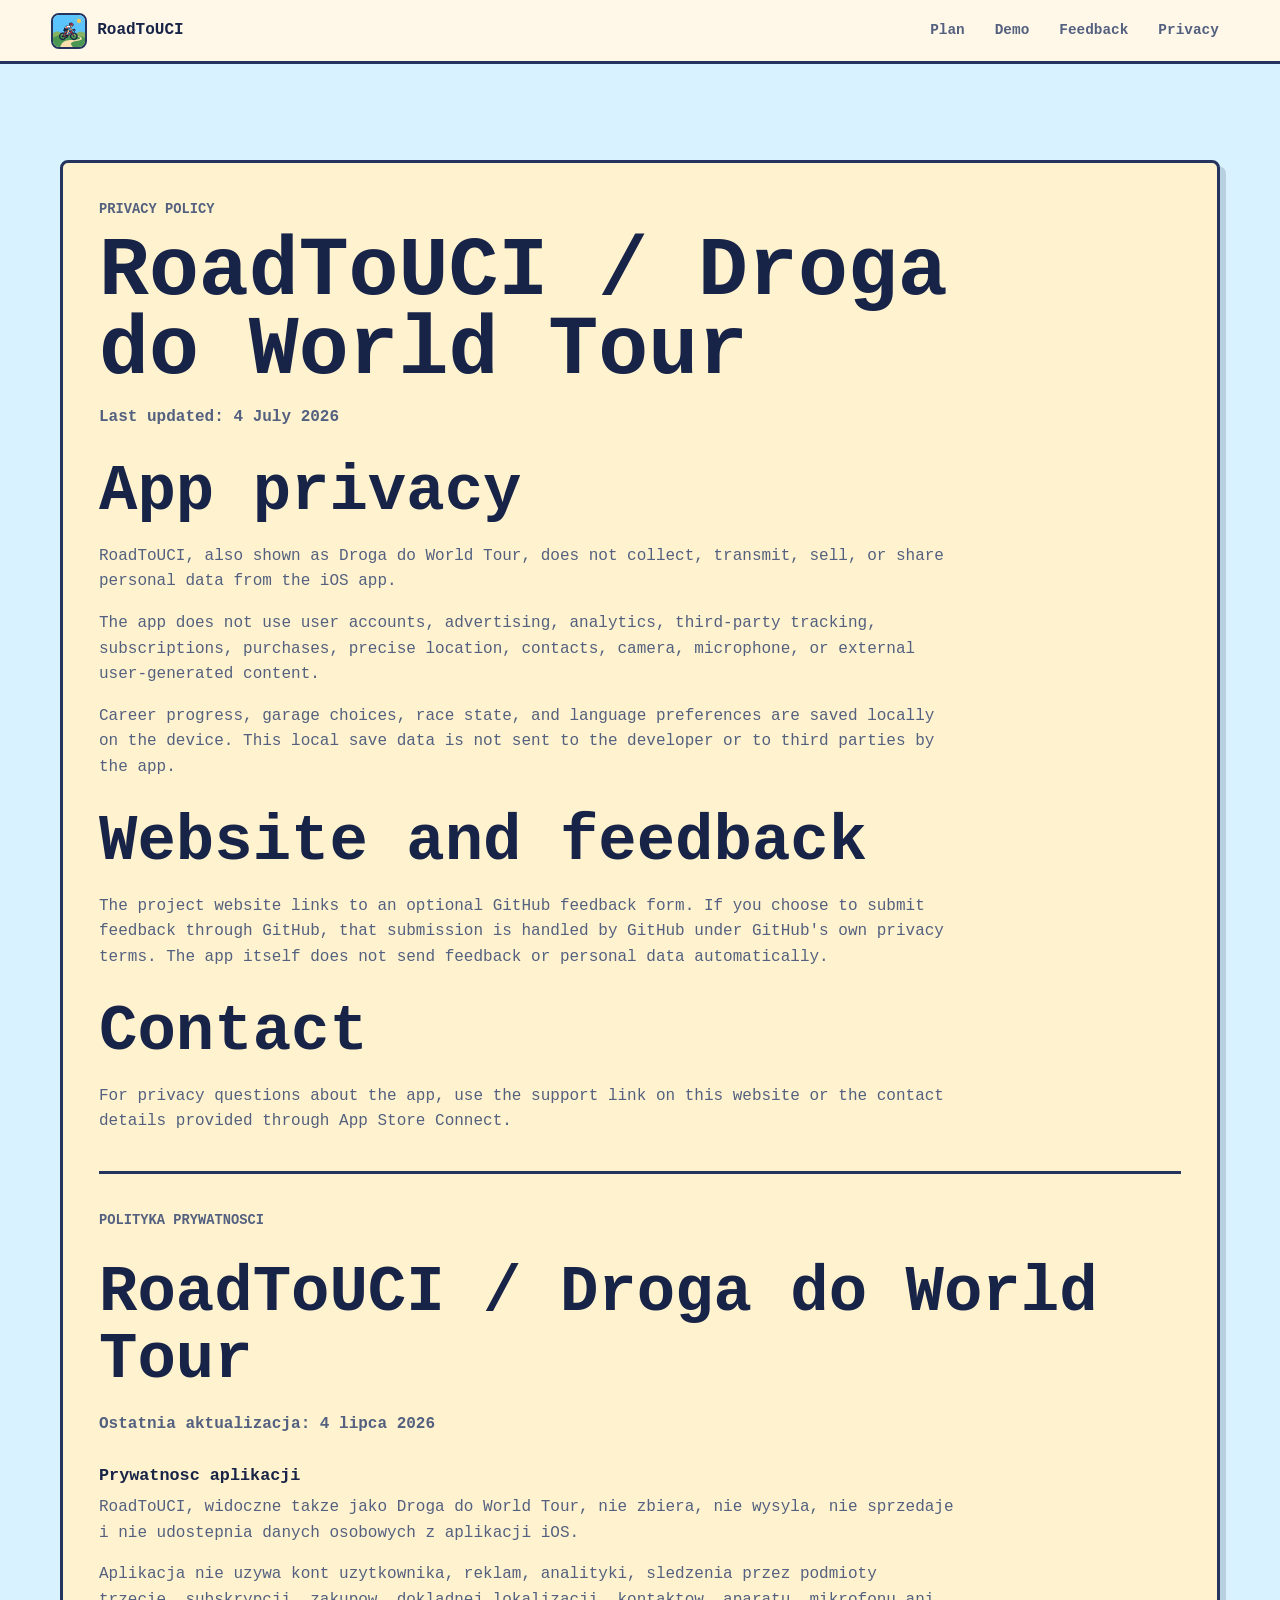
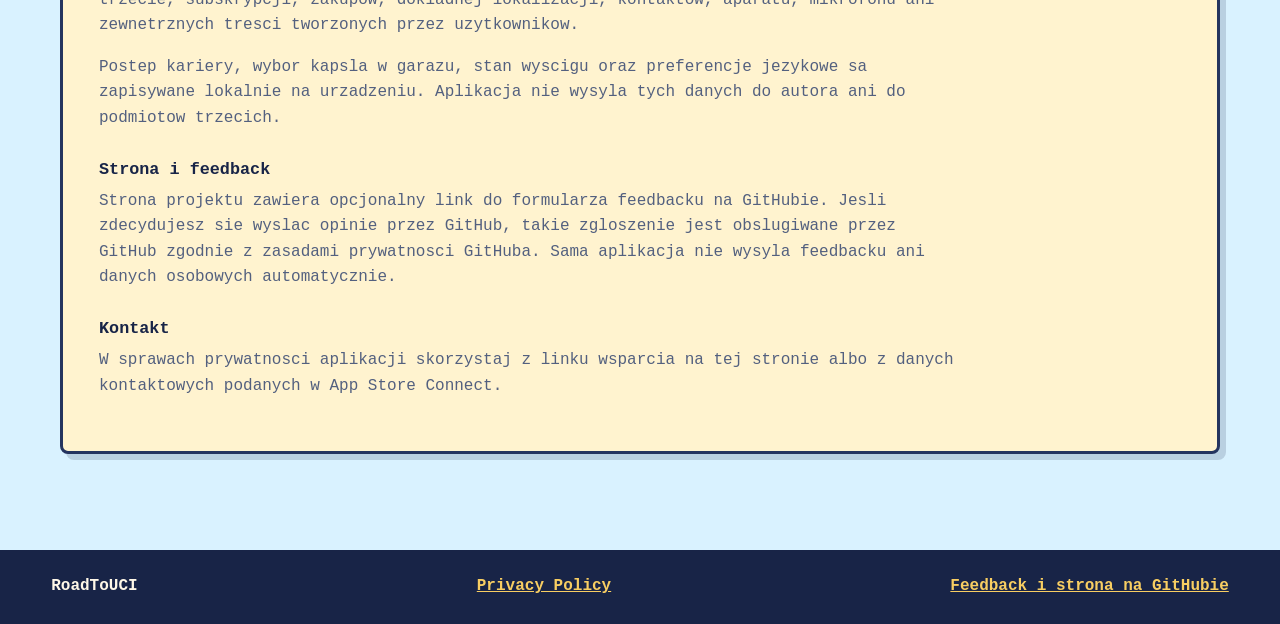
==== privacy.html @ 8a648dc2 "Add privacy policy page" ====
<!doctype html>
<html lang="en">
  <head>
    <meta charset="utf-8">
    <meta name="viewport" content="width=device-width, initial-scale=1">
    <meta
      name="description"
      content="Privacy policy for RoadToUCI / Droga do World Tour."
    >
    <meta property="og:title" content="RoadToUCI Privacy Policy">
    <meta
      property="og:description"
      content="RoadToUCI stores gameplay data locally on the device and does not use accounts, ads, analytics, purchases, or tracking."
    >
    <meta name="theme-color" content="#f4d06f">
    <title>Privacy Policy - RoadToUCI</title>
    <link rel="icon" href="assets/roadtouci-icon.png">
    <link rel="stylesheet" href="styles.css">
  </head>
  <body>
    <header class="site-header" aria-label="Main navigation">
      <a class="brand" href="index.html#top" aria-label="RoadToUCI">
        <img src="assets/roadtouci-icon.png" alt="">
        <span>RoadToUCI</span>
      </a>
      <nav>
        <a href="index.html#plan">Plan</a>
        <a href="index.html#demo">Demo</a>
        <a href="index.html#feedback">Feedback</a>
        <a href="privacy.html">Privacy</a>
      </nav>
    </header>

    <main class="legal-page">
      <section class="section-inner legal-panel" aria-labelledby="privacy-title">
        <p class="section-kicker">Privacy Policy</p>
        <h1 id="privacy-title">RoadToUCI / Droga do World Tour</h1>
        <p class="legal-updated">Last updated: 4 July 2026</p>

        <h2>App privacy</h2>
        <p>
          RoadToUCI, also shown as Droga do World Tour, does not collect,
          transmit, sell, or share personal data from the iOS app.
        </p>
        <p>
          The app does not use user accounts, advertising, analytics, third-party
          tracking, subscriptions, purchases, precise location, contacts, camera,
          microphone, or external user-generated content.
        </p>
        <p>
          Career progress, garage choices, race state, and language preferences
          are saved locally on the device. This local save data is not sent to
          the developer or to third parties by the app.
        </p>

        <h2>Website and feedback</h2>
        <p>
          The project website links to an optional GitHub feedback form. If you
          choose to submit feedback through GitHub, that submission is handled by
          GitHub under GitHub's own privacy terms. The app itself does not send
          feedback or personal data automatically.
        </p>

        <h2>Contact</h2>
        <p>
          For privacy questions about the app, use the support link on this
          website or the contact details provided through App Store Connect.
        </p>

        <hr>

        <p class="section-kicker">Polityka prywatnosci</p>
        <h2>RoadToUCI / Droga do World Tour</h2>
        <p class="legal-updated">Ostatnia aktualizacja: 4 lipca 2026</p>

        <h3>Prywatnosc aplikacji</h3>
        <p>
          RoadToUCI, widoczne takze jako Droga do World Tour, nie zbiera, nie
          wysyla, nie sprzedaje i nie udostepnia danych osobowych z aplikacji
          iOS.
        </p>
        <p>
          Aplikacja nie uzywa kont uzytkownika, reklam, analityki, sledzenia
          przez podmioty trzecie, subskrypcji, zakupow, dokladnej lokalizacji,
          kontaktow, aparatu, mikrofonu ani zewnetrznych tresci tworzonych przez
          uzytkownikow.
        </p>
        <p>
          Postep kariery, wybor kapsla w garazu, stan wyscigu oraz preferencje
          jezykowe sa zapisywane lokalnie na urzadzeniu. Aplikacja nie wysyla
          tych danych do autora ani do podmiotow trzecich.
        </p>

        <h3>Strona i feedback</h3>
        <p>
          Strona projektu zawiera opcjonalny link do formularza feedbacku na
          GitHubie. Jesli zdecydujesz sie wyslac opinie przez GitHub, takie
          zgloszenie jest obslugiwane przez GitHub zgodnie z zasadami prywatnosci
          GitHuba. Sama aplikacja nie wysyla feedbacku ani danych osobowych
          automatycznie.
        </p>

        <h3>Kontakt</h3>
        <p>
          W sprawach prywatnosci aplikacji skorzystaj z linku wsparcia na tej
          stronie albo z danych kontaktowych podanych w App Store Connect.
        </p>
      </section>
    </main>

    <footer class="site-footer">
      <span>RoadToUCI</span>
      <a href="privacy.html">Privacy Policy</a>
      <a href="https://github.com/lpociask/RoadToUCI-site">Feedback i strona na GitHubie</a>
    </footer>
  </body>
</html>
---- styles.css ----
:root {
  color-scheme: light;
  --ink: #182447;
  --muted: #53607f;
  --paper: #fff8e8;
  --panel: #fff3cf;
  --sky: #d9f2ff;
  --green: #82b879;
  --red: #d34c3f;
  --gold: #f0b94a;
  --blue: #385d9d;
  --line: #24345f;
  --shadow: 6px 6px 0 rgba(24, 36, 71, 0.16);
}

* {
  box-sizing: border-box;
}

html {
  scroll-behavior: smooth;
}

body {
  margin: 0;
  background: var(--paper);
  color: var(--ink);
  font-family: ui-monospace, SFMono-Regular, Menlo, Monaco, Consolas, "Liberation Mono", monospace;
  line-height: 1.6;
}

img {
  display: block;
  max-width: 100%;
}

a {
  color: inherit;
}

.site-header {
  position: sticky;
  top: 0;
  z-index: 10;
  display: flex;
  align-items: center;
  justify-content: space-between;
  gap: 20px;
  min-height: 64px;
  padding: 10px clamp(18px, 4vw, 56px);
  background: rgba(255, 248, 232, 0.92);
  border-bottom: 3px solid var(--line);
  backdrop-filter: blur(12px);
}

.brand {
  display: inline-flex;
  align-items: center;
  gap: 10px;
  font-weight: 900;
  text-decoration: none;
}

.brand img {
  width: 36px;
  height: 36px;
  border: 2px solid var(--line);
  border-radius: 8px;
}

nav {
  display: flex;
  flex-wrap: wrap;
  justify-content: flex-end;
  gap: 10px;
  color: var(--muted);
  font-size: 0.9rem;
  font-weight: 800;
}

nav a {
  padding: 8px 10px;
  border-radius: 6px;
  text-decoration: none;
}

nav a:hover,
nav a:focus-visible {
  background: var(--panel);
  outline: 2px solid transparent;
}

.hero {
  position: relative;
  isolation: isolate;
  overflow: hidden;
  min-height: min(760px, 82vh);
  display: grid;
  align-items: center;
  padding: 64px clamp(18px, 6vw, 84px);
  background-image:
    linear-gradient(90deg, rgba(24, 36, 71, 0.78), rgba(24, 36, 71, 0.32), rgba(255, 248, 232, 0.05)),
    url("assets/roadtouci-hero.png");
  background-position: center;
  background-size: cover;
  color: #fff8e8;
  border-bottom: 3px solid var(--line);
}

.hero::before,
.hero::after {
  content: "";
  position: absolute;
  pointer-events: none;
}

.hero-copy {
  position: relative;
  z-index: 1;
  width: min(680px, 100%);
}

.eyebrow,
.section-kicker {
  margin: 0 0 12px;
  color: var(--red);
  font-size: 0.86rem;
  font-weight: 900;
  letter-spacing: 0;
  text-transform: uppercase;
}

.hero .eyebrow {
  color: #f8ce62;
}

h1,
h2,
h3,
p {
  margin-top: 0;
}

h1 {
  margin-bottom: 14px;
  font-size: clamp(3.2rem, 10vw, 8rem);
  line-height: 0.95;
}

h2 {
  margin-bottom: 18px;
  font-size: clamp(2rem, 5vw, 4.2rem);
  line-height: 1.05;
}

h3 {
  margin-bottom: 8px;
  font-size: 1.05rem;
  line-height: 1.25;
}

.hero-lead {
  max-width: 620px;
  margin-bottom: 28px;
  color: #fff9db;
  font-size: clamp(1rem, 2.2vw, 1.35rem);
}

.hero-actions,
.form-row {
  display: flex;
  flex-wrap: wrap;
  gap: 12px;
}

.button {
  display: inline-flex;
  align-items: center;
  justify-content: center;
  min-height: 48px;
  padding: 12px 18px;
  border: 3px solid var(--line);
  border-radius: 6px;
  box-shadow: 4px 4px 0 rgba(24, 36, 71, 0.24);
  font: inherit;
  font-weight: 900;
  text-decoration: none;
  cursor: pointer;
}

.button.primary {
  background: var(--gold);
  color: var(--ink);
}

.button.secondary {
  background: rgba(255, 248, 232, 0.92);
  color: var(--ink);
}

.button:hover,
.button:focus-visible {
  transform: translate(1px, 1px);
  box-shadow: 3px 3px 0 rgba(24, 36, 71, 0.24);
  outline: 2px solid transparent;
}

.section-band,
.demo-section {
  padding: clamp(48px, 8vw, 96px) clamp(18px, 4vw, 56px);
}

.section-inner {
  width: min(1160px, 100%);
  margin: 0 auto;
}

.split,
.demo-grid,
.feedback-grid {
  display: grid;
  grid-template-columns: minmax(0, 1fr) minmax(280px, 0.85fr);
  gap: clamp(28px, 6vw, 72px);
  align-items: center;
}

.intro {
  background: var(--sky);
}

.intro p,
.plan p,
.demo-section p,
.feedback-section p {
  color: var(--muted);
  font-size: 1rem;
}

.pill-grid {
  display: grid;
  grid-template-columns: repeat(2, minmax(0, 1fr));
  gap: 12px;
}

.pill-grid span,
.timeline article,
.feedback-form,
.image-panel {
  border: 3px solid var(--line);
  border-radius: 8px;
  background: var(--panel);
  box-shadow: var(--shadow);
}

.pill-grid span {
  min-height: 58px;
  display: grid;
  place-items: center;
  padding: 12px;
  color: var(--ink);
  font-weight: 900;
  text-align: center;
}

.plan {
  background: var(--paper);
}

.timeline {
  display: grid;
  grid-template-columns: repeat(4, minmax(0, 1fr));
  gap: 16px;
  margin-top: 30px;
}

.timeline article {
  min-height: 245px;
  padding: 18px;
}

.timeline span {
  display: inline-block;
  margin-bottom: 16px;
  padding: 4px 8px;
  background: var(--green);
  border: 2px solid var(--line);
  border-radius: 4px;
  color: var(--ink);
  font-size: 0.78rem;
  font-weight: 900;
}

.demo-section {
  background: #e4f4dc;
  border-top: 3px solid var(--line);
  border-bottom: 3px solid var(--line);
}

.demo-grid {
  grid-template-columns: minmax(280px, 0.95fr) minmax(0, 1fr);
}

.image-panel {
  overflow: hidden;
  background: #f8dca5;
}

.image-panel img {
  width: 100%;
  min-height: 340px;
  object-fit: cover;
}

.check-list {
  display: grid;
  gap: 10px;
  margin: 24px 0 0;
  padding: 0;
  list-style: none;
}

.check-list li {
  padding: 10px 12px;
  border-left: 5px solid var(--red);
  background: rgba(255, 248, 232, 0.72);
}

.feedback-section {
  background: #f6ddb6;
}

.feedback-grid {
  align-items: start;
}

.feedback-copy {
  position: sticky;
  top: 96px;
}

.text-link {
  display: inline-flex;
  margin-top: 8px;
  color: var(--blue);
  font-weight: 900;
}

.feedback-form {
  display: grid;
  gap: 18px;
  padding: clamp(18px, 4vw, 28px);
}

.feedback-form label,
.feedback-form fieldset {
  display: grid;
  gap: 8px;
  min-width: 0;
}

.feedback-form span,
.feedback-form legend {
  color: var(--ink);
  font-weight: 900;
}

.feedback-form fieldset {
  margin: 0;
  padding: 0;
  border: 0;
}

textarea,
select,
input[type="text"] {
  width: 100%;
  min-width: 0;
  border: 3px solid var(--line);
  border-radius: 6px;
  background: #fffdf4;
  color: var(--ink);
  font: inherit;
}

textarea {
  resize: vertical;
  padding: 12px;
}

select,
input[type="text"] {
  min-height: 48px;
  padding: 10px 12px;
}

textarea:focus,
select:focus,
input[type="text"]:focus {
  outline: 3px solid var(--gold);
  outline-offset: 2px;
}

.choice-grid {
  display: grid;
  grid-template-columns: repeat(2, minmax(0, 1fr));
  gap: 10px;
}

.choice-grid label {
  display: flex;
  align-items: flex-start;
  gap: 8px;
  min-height: 48px;
  padding: 10px;
  border: 2px solid var(--line);
  border-radius: 6px;
  background: #fffdf4;
  color: var(--muted);
  font-size: 0.88rem;
  font-weight: 800;
}

.choice-grid input {
  width: 18px;
  height: 18px;
  margin-top: 3px;
  accent-color: var(--red);
}

.form-row > label {
  flex: 1 1 220px;
}

.submit-button {
  width: 100%;
}

.form-note {
  min-height: 24px;
  margin: -4px 0 0;
  font-size: 0.88rem;
}

.site-footer {
  display: flex;
  flex-wrap: wrap;
  justify-content: space-between;
  gap: 12px;
  padding: 24px clamp(18px, 4vw, 56px);
  background: var(--ink);
  color: #fff8e8;
  font-weight: 800;
}

.site-footer a {
  color: #f8ce62;
}

.legal-page {
  padding: clamp(48px, 8vw, 96px) clamp(18px, 4vw, 56px);
  background: var(--sky);
}

.legal-panel {
  padding: clamp(20px, 4vw, 36px);
  border: 3px solid var(--line);
  border-radius: 8px;
  background: var(--panel);
  box-shadow: var(--shadow);
}

.legal-panel h1 {
  max-width: 900px;
  font-size: clamp(2.4rem, 7vw, 5.2rem);
}

.legal-panel h2,
.legal-panel h3 {
  margin-top: 28px;
}

.legal-panel p {
  max-width: 860px;
  color: var(--muted);
}

.legal-panel hr {
  margin: 36px 0;
  border: 0;
  border-top: 3px solid var(--line);
}

.legal-updated {
  font-weight: 900;
}

@media (max-width: 900px) {
  .split,
  .demo-grid,
  .feedback-grid {
    grid-template-columns: 1fr;
  }

  .timeline {
    grid-template-columns: repeat(2, minmax(0, 1fr));
  }

  .feedback-copy {
    position: static;
  }
}

@media (min-width: 760px) {
  .hero {
    background-image: none;
    background-color: #8cc9e6;
  }

  .hero::before {
    inset: -28px;
    z-index: -2;
    background: url("assets/roadtouci-hero.png") center / cover no-repeat;
    filter: blur(10px);
    opacity: 0.85;
    transform: scale(1.04);
  }

  .hero::after {
    inset: 0;
    z-index: -1;
    background-image:
      linear-gradient(90deg, rgba(24, 36, 71, 0.82), rgba(24, 36, 71, 0.46), rgba(255, 248, 232, 0.04)),
      url("assets/roadtouci-hero.png");
    background-position:
      center,
      right clamp(20px, 6vw, 96px) bottom;
    background-repeat: no-repeat;
    background-size:
      100% 100%,
      auto 96%;
  }
}

@media (max-width: 640px) {
  .site-header {
    align-items: flex-start;
    flex-direction: column;
    gap: 6px;
  }

  nav {
    justify-content: flex-start;
    width: 100%;
  }

  .hero {
    min-height: 76vh;
    padding-top: 48px;
    background-position: 58% center;
  }

  .hero-actions .button,
  .timeline,
  .pill-grid,
  .choice-grid {
    grid-template-columns: 1fr;
  }

  .hero-actions,
  .button {
    width: 100%;
  }

  .timeline article {
    min-height: 0;
  }
}
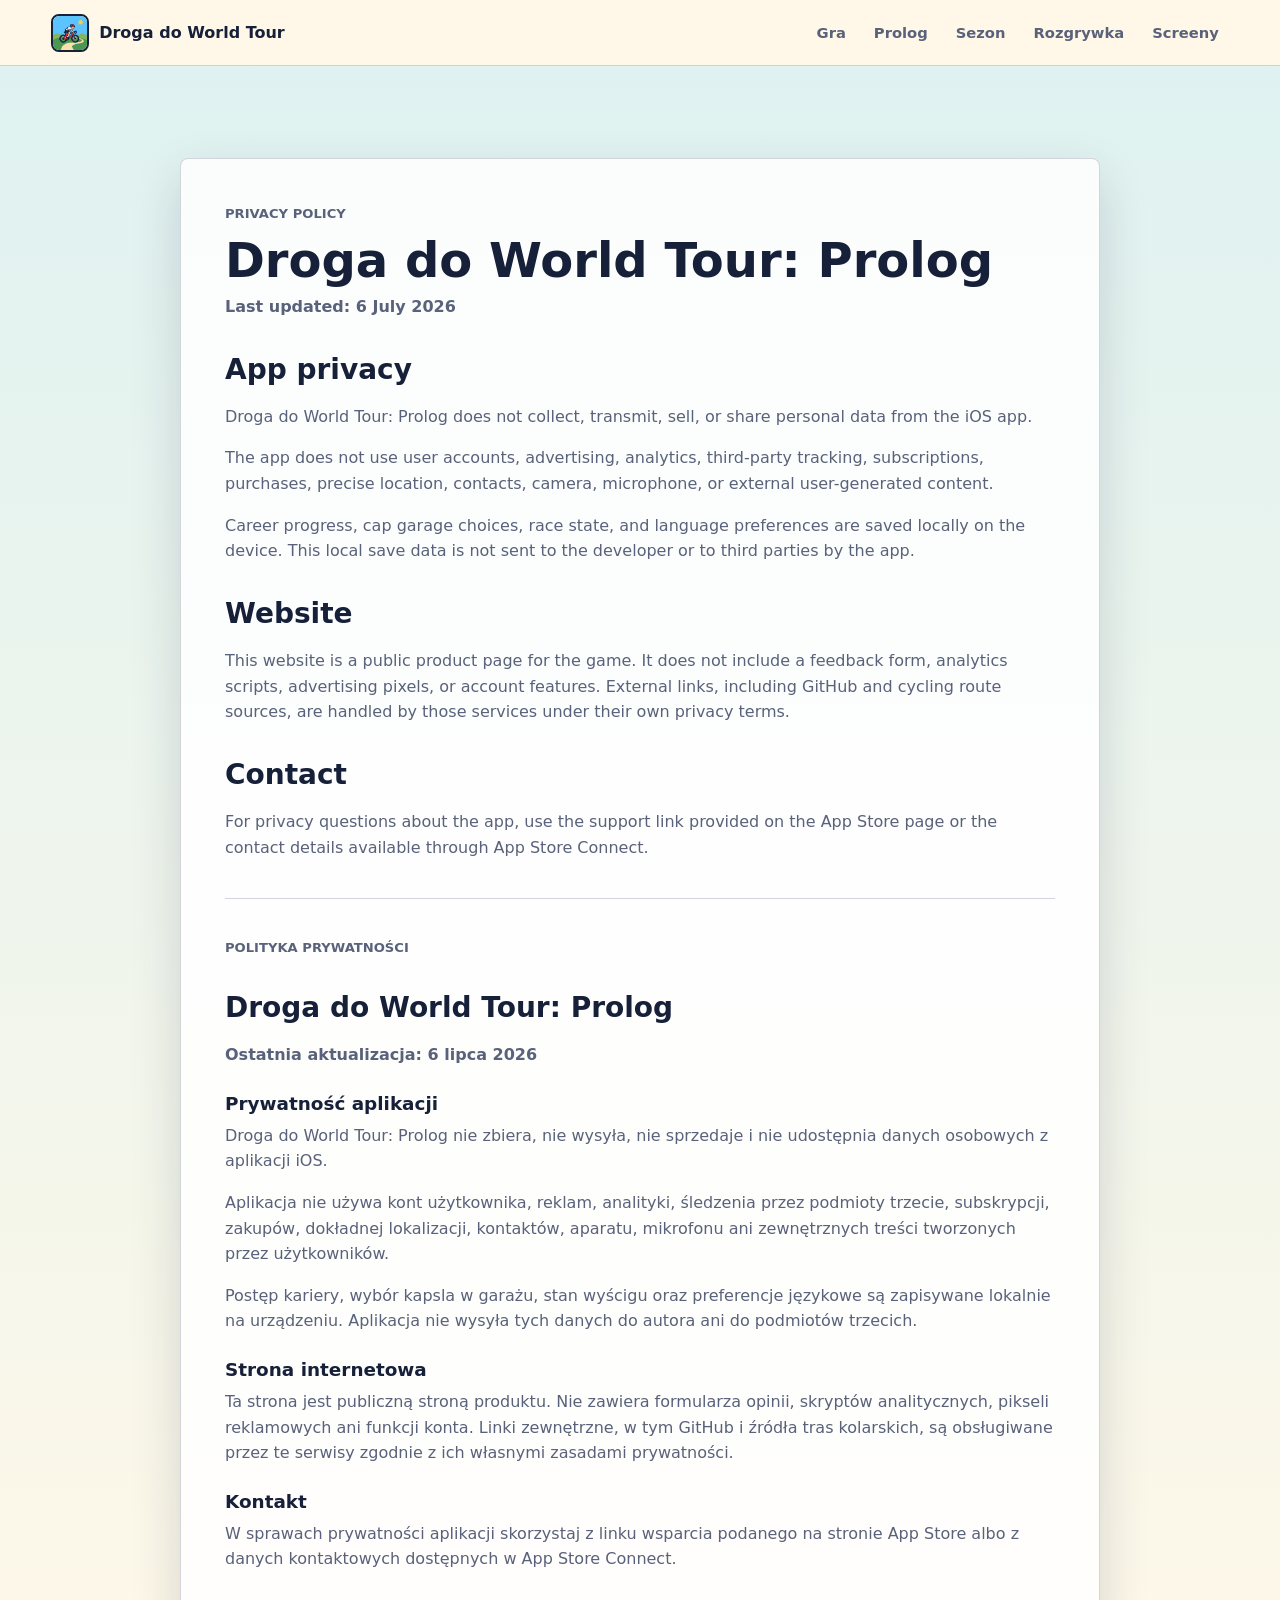
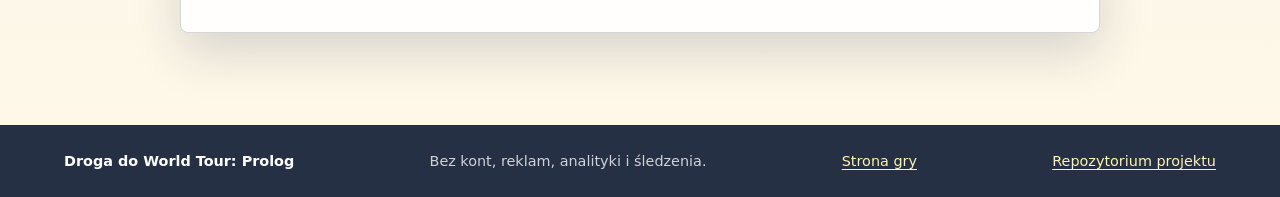
==== commit 4089d774: "Refresh Prologue website" ====
--- a/privacy.html
+++ b/privacy.html
@@ -5,42 +5,43 @@
     <meta name="viewport" content="width=device-width, initial-scale=1">
     <meta
       name="description"
-      content="Privacy policy for RoadToUCI / Droga do World Tour."
+      content="Privacy policy for Droga do World Tour: Prolog."
     >
-    <meta property="og:title" content="RoadToUCI Privacy Policy">
+    <meta property="og:title" content="Droga do World Tour: Prolog Privacy Policy">
     <meta
       property="og:description"
-      content="RoadToUCI stores gameplay data locally on the device and does not use accounts, ads, analytics, purchases, or tracking."
+      content="Droga do World Tour stores gameplay data locally on the device and does not use accounts, ads, analytics, purchases, or tracking."
     >
-    <meta name="theme-color" content="#f4d06f">
-    <title>Privacy Policy - RoadToUCI</title>
+    <meta name="theme-color" content="#f4c95d">
+    <title>Privacy Policy - Droga do World Tour: Prolog</title>
     <link rel="icon" href="assets/roadtouci-icon.png">
     <link rel="stylesheet" href="styles.css">
   </head>
   <body>
     <header class="site-header" aria-label="Main navigation">
-      <a class="brand" href="index.html#top" aria-label="RoadToUCI">
+      <a class="brand" href="index.html#top" aria-label="Droga do World Tour: Prolog">
         <img src="assets/roadtouci-icon.png" alt="">
-        <span>RoadToUCI</span>
+        <span>Droga do World Tour</span>
       </a>
       <nav>
-        <a href="index.html#plan">Plan</a>
-        <a href="index.html#demo">Demo</a>
-        <a href="index.html#feedback">Feedback</a>
-        <a href="privacy.html">Privacy</a>
+        <a href="index.html#gra">Gra</a>
+        <a href="index.html#prolog">Prolog</a>
+        <a href="index.html#sezon">Sezon</a>
+        <a href="index.html#rozgrywka">Rozgrywka</a>
+        <a href="index.html#screeny">Screeny</a>
       </nav>
     </header>
 
     <main class="legal-page">
       <section class="section-inner legal-panel" aria-labelledby="privacy-title">
         <p class="section-kicker">Privacy Policy</p>
-        <h1 id="privacy-title">RoadToUCI / Droga do World Tour</h1>
-        <p class="legal-updated">Last updated: 4 July 2026</p>
+        <h1 id="privacy-title">Droga do World Tour: Prolog</h1>
+        <p class="legal-updated">Last updated: 6 July 2026</p>
 
         <h2>App privacy</h2>
         <p>
-          RoadToUCI, also shown as Droga do World Tour, does not collect,
-          transmit, sell, or share personal data from the iOS app.
+          Droga do World Tour: Prolog does not collect, transmit, sell, or share
+          personal data from the iOS app.
         </p>
         <p>
           The app does not use user accounts, advertising, analytics, third-party
@@ -48,70 +49,71 @@
           microphone, or external user-generated content.
         </p>
         <p>
-          Career progress, garage choices, race state, and language preferences
-          are saved locally on the device. This local save data is not sent to
-          the developer or to third parties by the app.
+          Career progress, cap garage choices, race state, and language
+          preferences are saved locally on the device. This local save data is
+          not sent to the developer or to third parties by the app.
         </p>
 
-        <h2>Website and feedback</h2>
+        <h2>Website</h2>
         <p>
-          The project website links to an optional GitHub feedback form. If you
-          choose to submit feedback through GitHub, that submission is handled by
-          GitHub under GitHub's own privacy terms. The app itself does not send
-          feedback or personal data automatically.
+          This website is a public product page for the game. It does not include
+          a feedback form, analytics scripts, advertising pixels, or account
+          features. External links, including GitHub and cycling route sources,
+          are handled by those services under their own privacy terms.
         </p>
 
         <h2>Contact</h2>
         <p>
-          For privacy questions about the app, use the support link on this
-          website or the contact details provided through App Store Connect.
+          For privacy questions about the app, use the support link provided on
+          the App Store page or the contact details available through App Store
+          Connect.
         </p>
 
         <hr>
 
-        <p class="section-kicker">Polityka prywatnosci</p>
-        <h2>RoadToUCI / Droga do World Tour</h2>
-        <p class="legal-updated">Ostatnia aktualizacja: 4 lipca 2026</p>
+        <p class="section-kicker">Polityka prywatności</p>
+        <h2>Droga do World Tour: Prolog</h2>
+        <p class="legal-updated">Ostatnia aktualizacja: 6 lipca 2026</p>
 
-        <h3>Prywatnosc aplikacji</h3>
+        <h3>Prywatność aplikacji</h3>
         <p>
-          RoadToUCI, widoczne takze jako Droga do World Tour, nie zbiera, nie
-          wysyla, nie sprzedaje i nie udostepnia danych osobowych z aplikacji
-          iOS.
+          Droga do World Tour: Prolog nie zbiera, nie wysyła, nie sprzedaje i nie
+          udostępnia danych osobowych z aplikacji iOS.
         </p>
         <p>
-          Aplikacja nie uzywa kont uzytkownika, reklam, analityki, sledzenia
-          przez podmioty trzecie, subskrypcji, zakupow, dokladnej lokalizacji,
-          kontaktow, aparatu, mikrofonu ani zewnetrznych tresci tworzonych przez
-          uzytkownikow.
+          Aplikacja nie używa kont użytkownika, reklam, analityki, śledzenia
+          przez podmioty trzecie, subskrypcji, zakupów, dokładnej lokalizacji,
+          kontaktów, aparatu, mikrofonu ani zewnętrznych treści tworzonych przez
+          użytkowników.
         </p>
         <p>
-          Postep kariery, wybor kapsla w garazu, stan wyscigu oraz preferencje
-          jezykowe sa zapisywane lokalnie na urzadzeniu. Aplikacja nie wysyla
-          tych danych do autora ani do podmiotow trzecich.
+          Postęp kariery, wybór kapsla w garażu, stan wyścigu oraz preferencje
+          językowe są zapisywane lokalnie na urządzeniu. Aplikacja nie wysyła
+          tych danych do autora ani do podmiotów trzecich.
         </p>
 
-        <h3>Strona i feedback</h3>
+        <h3>Strona internetowa</h3>
         <p>
-          Strona projektu zawiera opcjonalny link do formularza feedbacku na
-          GitHubie. Jesli zdecydujesz sie wyslac opinie przez GitHub, takie
-          zgloszenie jest obslugiwane przez GitHub zgodnie z zasadami prywatnosci
-          GitHuba. Sama aplikacja nie wysyla feedbacku ani danych osobowych
-          automatycznie.
+          Ta strona jest publiczną stroną produktu. Nie zawiera formularza
+          opinii, skryptów analitycznych, pikseli reklamowych ani funkcji konta.
+          Linki zewnętrzne, w tym GitHub i źródła tras kolarskich, są obsługiwane
+          przez te serwisy zgodnie z ich własnymi zasadami prywatności.
         </p>
 
         <h3>Kontakt</h3>
         <p>
-          W sprawach prywatnosci aplikacji skorzystaj z linku wsparcia na tej
-          stronie albo z danych kontaktowych podanych w App Store Connect.
+          W sprawach prywatności aplikacji skorzystaj z linku wsparcia podanego
+          na stronie App Store albo z danych kontaktowych dostępnych w App Store
+          Connect.
         </p>
       </section>
     </main>
 
     <footer class="site-footer">
-      <span>RoadToUCI</span>
-      <a href="privacy.html">Privacy Policy</a>
-      <a href="https://github.com/lpociask/RoadToUCI-site">Feedback i strona na GitHubie</a>
+      <span>Droga do World Tour: Prolog</span>
+      <span>Bez kont, reklam, analityki i śledzenia.</span>
+      <a href="index.html#top">Strona gry</a>
+      <a href="https://github.com/lpociask/RoadToUCI">Repozytorium projektu</a>
     </footer>
   </body>
 </html>
--- a/styles.css
+++ b/styles.css
@@ -1,16 +1,19 @@
 :root {
   color-scheme: light;
-  --ink: #182447;
-  --muted: #53607f;
+  --ink: #172039;
+  --muted: #59627a;
   --paper: #fff8e8;
-  --panel: #fff3cf;
-  --sky: #d9f2ff;
-  --green: #82b879;
-  --red: #d34c3f;
-  --gold: #f0b94a;
-  --blue: #385d9d;
-  --line: #24345f;
-  --shadow: 6px 6px 0 rgba(24, 36, 71, 0.16);
+  --cream: #fff1c7;
+  --mist: #dff2f1;
+  --leaf: #427c55;
+  --blue: #245b8f;
+  --red: #c64b45;
+  --gold: #f2c55a;
+  --asphalt: #263044;
+  --line: rgba(23, 32, 57, 0.18);
+  --strong-line: #172039;
+  --white: #ffffff;
+  --shadow: 0 20px 50px rgba(23, 32, 57, 0.16);
 }
 
 * {
@@ -25,7 +28,7 @@
   margin: 0;
   background: var(--paper);
   color: var(--ink);
-  font-family: ui-monospace, SFMono-Regular, Menlo, Monaco, Consolas, "Liberation Mono", monospace;
+  font-family: Inter, ui-sans-serif, system-ui, -apple-system, BlinkMacSystemFont, "Segoe UI", sans-serif;
   line-height: 1.6;
 }
 
@@ -41,30 +44,35 @@
 .site-header {
   position: sticky;
   top: 0;
-  z-index: 10;
+  z-index: 20;
   display: flex;
   align-items: center;
   justify-content: space-between;
-  gap: 20px;
-  min-height: 64px;
+  gap: 18px;
+  min-height: 66px;
   padding: 10px clamp(18px, 4vw, 56px);
   background: rgba(255, 248, 232, 0.92);
-  border-bottom: 3px solid var(--line);
-  backdrop-filter: blur(12px);
+  border-bottom: 1px solid var(--line);
+  backdrop-filter: blur(16px);
+}
+
+.site-header.is-scrolled {
+  box-shadow: 0 10px 30px rgba(23, 32, 57, 0.08);
 }
 
 .brand {
   display: inline-flex;
   align-items: center;
   gap: 10px;
+  flex: 0 0 auto;
   font-weight: 900;
   text-decoration: none;
 }
 
 .brand img {
-  width: 36px;
-  height: 36px;
-  border: 2px solid var(--line);
+  width: 38px;
+  height: 38px;
+  border: 2px solid var(--strong-line);
   border-radius: 8px;
 }
 
@@ -72,9 +80,9 @@
   display: flex;
   flex-wrap: wrap;
   justify-content: flex-end;
-  gap: 10px;
+  gap: 8px;
   color: var(--muted);
-  font-size: 0.9rem;
+  font-size: 0.92rem;
   font-weight: 800;
 }
 
@@ -86,7 +94,8 @@
 
 nav a:hover,
 nav a:focus-visible {
-  background: var(--panel);
+  background: var(--cream);
+  color: var(--ink);
   outline: 2px solid transparent;
 }
 
@@ -95,43 +104,45 @@
   isolation: isolate;
   overflow: hidden;
   min-height: min(760px, 82vh);
-  display: grid;
+  display: flex;
   align-items: center;
-  padding: 64px clamp(18px, 6vw, 84px);
+  padding: 82px clamp(18px, 7vw, 96px) 96px;
+  color: var(--white);
   background-image:
-    linear-gradient(90deg, rgba(24, 36, 71, 0.78), rgba(24, 36, 71, 0.32), rgba(255, 248, 232, 0.05)),
-    url("assets/roadtouci-hero.png");
-  background-position: center;
-  background-size: cover;
-  color: #fff8e8;
-  border-bottom: 3px solid var(--line);
-}
-
-.hero::before,
-.hero::after {
+    linear-gradient(90deg, rgba(18, 24, 41, 0.9) 0%, rgba(18, 24, 41, 0.68) 47%, rgba(18, 24, 41, 0.2) 100%),
+    url("assets/prolog-hero.png"),
+    linear-gradient(135deg, #294d77 0%, #e6b74b 44%, #f7ead1 100%);
+  background-repeat: no-repeat;
+  background-size: cover, min(44vw, 560px) auto, cover;
+  background-position: center, right clamp(12px, 7vw, 120px) bottom -18px, center;
+}
+
+.hero::before {
   content: "";
   position: absolute;
+  inset: auto 0 0;
+  z-index: -1;
+  height: 170px;
+  background: linear-gradient(0deg, rgba(255, 248, 232, 0.85), rgba(255, 248, 232, 0));
   pointer-events: none;
 }
 
 .hero-copy {
-  position: relative;
-  z-index: 1;
-  width: min(680px, 100%);
+  width: min(720px, 100%);
 }
 
 .eyebrow,
 .section-kicker {
   margin: 0 0 12px;
   color: var(--red);
-  font-size: 0.86rem;
+  font-size: 0.82rem;
   font-weight: 900;
   letter-spacing: 0;
   text-transform: uppercase;
 }
 
 .hero .eyebrow {
-  color: #f8ce62;
+  color: var(--gold);
 }
 
 h1,
@@ -142,32 +153,32 @@
 }
 
 h1 {
-  margin-bottom: 14px;
-  font-size: clamp(3.2rem, 10vw, 8rem);
-  line-height: 0.95;
+  max-width: 820px;
+  margin-bottom: 18px;
+  font-size: 5.6rem;
+  line-height: 0.92;
 }
 
 h2 {
   margin-bottom: 18px;
-  font-size: clamp(2rem, 5vw, 4.2rem);
-  line-height: 1.05;
+  font-size: 3.35rem;
+  line-height: 1;
 }
 
 h3 {
   margin-bottom: 8px;
-  font-size: 1.05rem;
+  font-size: 1.15rem;
   line-height: 1.25;
 }
 
 .hero-lead {
-  max-width: 620px;
+  max-width: 650px;
   margin-bottom: 28px;
-  color: #fff9db;
-  font-size: clamp(1rem, 2.2vw, 1.35rem);
-}
-
-.hero-actions,
-.form-row {
+  color: #fff6d7;
+  font-size: 1.2rem;
+}
+
+.hero-actions {
   display: flex;
   flex-wrap: wrap;
   gap: 12px;
@@ -177,15 +188,14 @@
   display: inline-flex;
   align-items: center;
   justify-content: center;
-  min-height: 48px;
+  min-height: 50px;
   padding: 12px 18px;
-  border: 3px solid var(--line);
+  border: 2px solid var(--strong-line);
   border-radius: 6px;
-  box-shadow: 4px 4px 0 rgba(24, 36, 71, 0.24);
+  box-shadow: 5px 5px 0 rgba(23, 32, 57, 0.22);
   font: inherit;
   font-weight: 900;
   text-decoration: none;
-  cursor: pointer;
 }
 
 .button.primary {
@@ -194,384 +204,486 @@
 }
 
 .button.secondary {
-  background: rgba(255, 248, 232, 0.92);
+  background: rgba(255, 255, 255, 0.9);
   color: var(--ink);
 }
 
 .button:hover,
 .button:focus-visible {
   transform: translate(1px, 1px);
-  box-shadow: 3px 3px 0 rgba(24, 36, 71, 0.24);
+  box-shadow: 4px 4px 0 rgba(23, 32, 57, 0.22);
   outline: 2px solid transparent;
 }
 
-.section-band,
-.demo-section {
-  padding: clamp(48px, 8vw, 96px) clamp(18px, 4vw, 56px);
+.hero-strip {
+  position: absolute;
+  left: clamp(18px, 7vw, 96px);
+  right: clamp(18px, 7vw, 96px);
+  bottom: 24px;
+  display: grid;
+  grid-template-columns: repeat(4, minmax(0, 1fr));
+  gap: 10px;
+}
+
+.hero-strip span {
+  min-height: 44px;
+  display: grid;
+  place-items: center;
+  padding: 8px 10px;
+  border: 1px solid rgba(255, 255, 255, 0.36);
+  border-radius: 8px;
+  background: rgba(255, 255, 255, 0.14);
+  color: #fff9e8;
+  font-size: 0.88rem;
+  font-weight: 850;
+  text-align: center;
+  backdrop-filter: blur(14px);
+}
+
+.section {
+  padding: clamp(58px, 8vw, 104px) clamp(18px, 5vw, 64px);
 }
 
 .section-inner {
-  width: min(1160px, 100%);
+  width: min(1180px, 100%);
   margin: 0 auto;
 }
 
 .split,
-.demo-grid,
-.feedback-grid {
+.prologue-layout {
   display: grid;
-  grid-template-columns: minmax(0, 1fr) minmax(280px, 0.85fr);
+  grid-template-columns: minmax(0, 0.92fr) minmax(320px, 1fr);
   gap: clamp(28px, 6vw, 72px);
   align-items: center;
 }
 
-.intro {
-  background: var(--sky);
-}
-
-.intro p,
-.plan p,
-.demo-section p,
-.feedback-section p {
+.section-game {
+  background: var(--mist);
+}
+
+.section-game p,
+.section-prologue p,
+.section-season p,
+.section-play p,
+.section-screens p {
   color: var(--muted);
-  font-size: 1rem;
-}
-
-.pill-grid {
+}
+
+.pillar-grid,
+.prologue-list,
+.season-grid,
+.loop-grid,
+.screens-grid {
   display: grid;
+  gap: 16px;
+}
+
+.pillar-grid {
   grid-template-columns: repeat(2, minmax(0, 1fr));
+}
+
+.pillar-grid article,
+.prologue-list article,
+.season-card,
+.loop-grid article,
+.screens-grid figure {
+  border: 1px solid var(--line);
+  border-radius: 8px;
+  background: rgba(255, 255, 255, 0.74);
+  box-shadow: var(--shadow);
+}
+
+.pillar-grid article {
+  min-height: 178px;
+  padding: 20px;
+}
+
+.pillar-grid span {
+  display: inline-flex;
+  margin-bottom: 18px;
+  color: var(--red);
+  font-weight: 950;
+}
+
+.pillar-grid p,
+.prologue-list p,
+.season-card p,
+.loop-grid p {
+  margin-bottom: 0;
+  font-size: 0.96rem;
+}
+
+.section-prologue {
+  background: var(--paper);
+}
+
+.prologue-list {
+  grid-template-columns: repeat(2, minmax(0, 1fr));
+}
+
+.prologue-list article {
+  padding: 20px;
+}
+
+.section-season {
+  color: var(--white);
+  background:
+    linear-gradient(135deg, rgba(38, 48, 68, 0.96), rgba(33, 70, 85, 0.94)),
+    url("assets/screen-board.png");
+  background-size: cover;
+  background-position: center;
+  background-attachment: fixed;
+}
+
+.section-season .section-kicker,
+.section-season h2,
+.section-season h3,
+.section-season strong,
+.section-season a {
+  color: var(--white);
+}
+
+.section-season p,
+.section-season li {
+  color: rgba(255, 255, 255, 0.78);
+}
+
+.section-heading {
+  width: min(840px, 100%);
+  margin-bottom: 30px;
+}
+
+.section-heading.narrow {
+  width: min(760px, 100%);
+}
+
+.season-grid {
+  grid-template-columns: repeat(4, minmax(0, 1fr));
+  margin: 32px 0;
+}
+
+.season-card {
+  min-height: 220px;
+  padding: 20px;
+  background: rgba(255, 255, 255, 0.1);
+  border-color: rgba(255, 255, 255, 0.18);
+  backdrop-filter: blur(16px);
+}
+
+.season-card span {
+  display: inline-flex;
+  margin-bottom: 18px;
+  padding: 5px 9px;
+  border-radius: 999px;
+  color: var(--ink);
+  font-size: 0.8rem;
+  font-weight: 900;
+}
+
+.accent-gold span {
+  background: var(--gold);
+}
+
+.accent-blue span {
+  background: #8ec8ff;
+}
+
+.accent-green span {
+  background: #a5df9e;
+}
+
+.accent-red span {
+  background: #ff9f99;
+}
+
+.route-panel {
+  display: grid;
+  grid-template-columns: minmax(0, 0.9fr) minmax(300px, 1fr);
+  gap: 26px;
+  align-items: start;
+  padding: 24px;
+  border: 1px solid rgba(255, 255, 255, 0.22);
+  border-radius: 8px;
+  background: rgba(12, 18, 30, 0.58);
+  box-shadow: 0 24px 70px rgba(0, 0, 0, 0.18);
+}
+
+.stage-list {
+  display: grid;
   gap: 12px;
-}
-
-.pill-grid span,
-.timeline article,
-.feedback-form,
-.image-panel {
-  border: 3px solid var(--line);
-  border-radius: 8px;
-  background: var(--panel);
-  box-shadow: var(--shadow);
-}
-
-.pill-grid span {
-  min-height: 58px;
+  margin: 0;
+  padding-left: 20px;
+}
+
+.source-links {
+  display: flex;
+  flex-wrap: wrap;
+  gap: 10px 14px;
+  align-items: center;
+  margin-top: 18px;
+  color: rgba(255, 255, 255, 0.72);
+  font-size: 0.92rem;
+}
+
+.source-links span {
+  font-weight: 900;
+}
+
+.source-links a {
+  color: #fff3b1;
+  text-underline-offset: 3px;
+}
+
+.section-play {
+  background: #f4f1e7;
+}
+
+.loop-grid {
+  grid-template-columns: repeat(5, minmax(0, 1fr));
+}
+
+.loop-grid article {
+  min-height: 205px;
+  padding: 20px;
+  background: var(--white);
+}
+
+.loop-grid span {
+  width: 34px;
+  height: 34px;
   display: grid;
   place-items: center;
-  padding: 12px;
+  margin-bottom: 18px;
+  border-radius: 50%;
+  background: var(--blue);
+  color: var(--white);
+  font-weight: 950;
+}
+
+.section-screens {
+  background: linear-gradient(180deg, #dff2f1 0%, #fff8e8 100%);
+}
+
+.screens-grid {
+  grid-template-columns: repeat(5, minmax(0, 1fr));
+  align-items: start;
+}
+
+.screens-grid figure {
+  overflow: hidden;
+  margin: 0;
+  background: #111827;
+}
+
+.screens-grid img {
+  width: 100%;
+  aspect-ratio: 414 / 900;
+  object-fit: cover;
+}
+
+.screens-grid figcaption {
+  padding: 12px 14px 14px;
+  background: var(--white);
   color: var(--ink);
   font-weight: 900;
   text-align: center;
-}
-
-.plan {
-  background: var(--paper);
-}
-
-.timeline {
-  display: grid;
-  grid-template-columns: repeat(4, minmax(0, 1fr));
-  gap: 16px;
-  margin-top: 30px;
-}
-
-.timeline article {
-  min-height: 245px;
-  padding: 18px;
-}
-
-.timeline span {
-  display: inline-block;
-  margin-bottom: 16px;
-  padding: 4px 8px;
-  background: var(--green);
-  border: 2px solid var(--line);
-  border-radius: 4px;
-  color: var(--ink);
-  font-size: 0.78rem;
-  font-weight: 900;
-}
-
-.demo-section {
-  background: #e4f4dc;
-  border-top: 3px solid var(--line);
-  border-bottom: 3px solid var(--line);
-}
-
-.demo-grid {
-  grid-template-columns: minmax(280px, 0.95fr) minmax(0, 1fr);
-}
-
-.image-panel {
-  overflow: hidden;
-  background: #f8dca5;
-}
-
-.image-panel img {
-  width: 100%;
-  min-height: 340px;
-  object-fit: cover;
-}
-
-.check-list {
-  display: grid;
-  gap: 10px;
-  margin: 24px 0 0;
-  padding: 0;
-  list-style: none;
-}
-
-.check-list li {
-  padding: 10px 12px;
-  border-left: 5px solid var(--red);
-  background: rgba(255, 248, 232, 0.72);
-}
-
-.feedback-section {
-  background: #f6ddb6;
-}
-
-.feedback-grid {
-  align-items: start;
-}
-
-.feedback-copy {
-  position: sticky;
-  top: 96px;
-}
-
-.text-link {
-  display: inline-flex;
-  margin-top: 8px;
-  color: var(--blue);
-  font-weight: 900;
-}
-
-.feedback-form {
-  display: grid;
-  gap: 18px;
-  padding: clamp(18px, 4vw, 28px);
-}
-
-.feedback-form label,
-.feedback-form fieldset {
-  display: grid;
-  gap: 8px;
-  min-width: 0;
-}
-
-.feedback-form span,
-.feedback-form legend {
-  color: var(--ink);
-  font-weight: 900;
-}
-
-.feedback-form fieldset {
-  margin: 0;
-  padding: 0;
-  border: 0;
-}
-
-textarea,
-select,
-input[type="text"] {
-  width: 100%;
-  min-width: 0;
-  border: 3px solid var(--line);
-  border-radius: 6px;
-  background: #fffdf4;
-  color: var(--ink);
-  font: inherit;
-}
-
-textarea {
-  resize: vertical;
-  padding: 12px;
-}
-
-select,
-input[type="text"] {
-  min-height: 48px;
-  padding: 10px 12px;
-}
-
-textarea:focus,
-select:focus,
-input[type="text"]:focus {
-  outline: 3px solid var(--gold);
-  outline-offset: 2px;
-}
-
-.choice-grid {
-  display: grid;
-  grid-template-columns: repeat(2, minmax(0, 1fr));
-  gap: 10px;
-}
-
-.choice-grid label {
-  display: flex;
-  align-items: flex-start;
-  gap: 8px;
-  min-height: 48px;
-  padding: 10px;
-  border: 2px solid var(--line);
-  border-radius: 6px;
-  background: #fffdf4;
-  color: var(--muted);
-  font-size: 0.88rem;
-  font-weight: 800;
-}
-
-.choice-grid input {
-  width: 18px;
-  height: 18px;
-  margin-top: 3px;
-  accent-color: var(--red);
-}
-
-.form-row > label {
-  flex: 1 1 220px;
-}
-
-.submit-button {
-  width: 100%;
-}
-
-.form-note {
-  min-height: 24px;
-  margin: -4px 0 0;
-  font-size: 0.88rem;
 }
 
 .site-footer {
   display: flex;
   flex-wrap: wrap;
   justify-content: space-between;
-  gap: 12px;
-  padding: 24px clamp(18px, 4vw, 56px);
-  background: var(--ink);
-  color: #fff8e8;
+  gap: 14px;
+  padding: 24px clamp(18px, 5vw, 64px);
+  border-top: 1px solid var(--line);
+  background: var(--asphalt);
+  color: rgba(255, 255, 255, 0.78);
+  font-size: 0.9rem;
+}
+
+.site-footer span:first-child {
+  color: var(--white);
+  font-weight: 900;
+}
+
+.site-footer a {
+  color: #fff3b1;
+  text-underline-offset: 3px;
+}
+
+.legal-page {
+  padding: clamp(48px, 8vw, 92px) clamp(18px, 5vw, 64px);
+  background: linear-gradient(180deg, var(--mist) 0%, var(--paper) 100%);
+}
+
+.legal-panel {
+  width: min(920px, 100%);
+  padding: clamp(24px, 5vw, 44px);
+  border: 1px solid var(--line);
+  border-radius: 8px;
+  background: rgba(255, 255, 255, 0.86);
+  box-shadow: var(--shadow);
+}
+
+.legal-panel h1 {
+  margin-bottom: 10px;
+  color: var(--ink);
+  font-size: 3rem;
+  line-height: 1;
+}
+
+.legal-panel h2 {
+  margin-top: 34px;
+  font-size: 1.75rem;
+  line-height: 1.15;
+}
+
+.legal-panel h3 {
+  margin-top: 24px;
+  font-size: 1.15rem;
+}
+
+.legal-panel p {
+  color: var(--muted);
+}
+
+.legal-panel hr {
+  margin: 38px 0;
+  border: 0;
+  border-top: 1px solid var(--line);
+}
+
+.legal-updated {
   font-weight: 800;
 }
 
-.site-footer a {
-  color: #f8ce62;
-}
-
-.legal-page {
-  padding: clamp(48px, 8vw, 96px) clamp(18px, 4vw, 56px);
-  background: var(--sky);
-}
-
-.legal-panel {
-  padding: clamp(20px, 4vw, 36px);
-  border: 3px solid var(--line);
-  border-radius: 8px;
-  background: var(--panel);
-  box-shadow: var(--shadow);
-}
-
-.legal-panel h1 {
-  max-width: 900px;
-  font-size: clamp(2.4rem, 7vw, 5.2rem);
-}
-
-.legal-panel h2,
-.legal-panel h3 {
-  margin-top: 28px;
-}
-
-.legal-panel p {
-  max-width: 860px;
-  color: var(--muted);
-}
-
-.legal-panel hr {
-  margin: 36px 0;
-  border: 0;
-  border-top: 3px solid var(--line);
-}
-
-.legal-updated {
-  font-weight: 900;
-}
-
-@media (max-width: 900px) {
-  .split,
-  .demo-grid,
-  .feedback-grid {
-    grid-template-columns: 1fr;
-  }
-
-  .timeline {
+@media (max-width: 1080px) {
+  h1 {
+    font-size: 4.25rem;
+  }
+
+  h2 {
+    font-size: 2.7rem;
+  }
+
+  .hero {
+    min-height: 720px;
+    background-size: cover, 460px auto, cover;
+    background-position: center, right -40px bottom -10px, center;
+  }
+
+  .season-grid,
+  .screens-grid {
     grid-template-columns: repeat(2, minmax(0, 1fr));
   }
 
-  .feedback-copy {
+  .loop-grid {
+    grid-template-columns: repeat(3, minmax(0, 1fr));
+  }
+}
+
+@media (max-width: 820px) {
+  .site-header {
     position: static;
-  }
-}
-
-@media (min-width: 760px) {
-  .hero {
-    background-image: none;
-    background-color: #8cc9e6;
-  }
-
-  .hero::before {
-    inset: -28px;
-    z-index: -2;
-    background: url("assets/roadtouci-hero.png") center / cover no-repeat;
-    filter: blur(10px);
-    opacity: 0.85;
-    transform: scale(1.04);
-  }
-
-  .hero::after {
-    inset: 0;
-    z-index: -1;
-    background-image:
-      linear-gradient(90deg, rgba(24, 36, 71, 0.82), rgba(24, 36, 71, 0.46), rgba(255, 248, 232, 0.04)),
-      url("assets/roadtouci-hero.png");
-    background-position:
-      center,
-      right clamp(20px, 6vw, 96px) bottom;
-    background-repeat: no-repeat;
-    background-size:
-      100% 100%,
-      auto 96%;
-  }
-}
-
-@media (max-width: 640px) {
-  .site-header {
     align-items: flex-start;
     flex-direction: column;
-    gap: 6px;
   }
 
   nav {
     justify-content: flex-start;
-    width: 100%;
   }
 
   .hero {
-    min-height: 76vh;
-    padding-top: 48px;
-    background-position: 58% center;
-  }
-
-  .hero-actions .button,
-  .timeline,
-  .pill-grid,
-  .choice-grid {
+    min-height: 700px;
+    align-items: flex-start;
+    padding-top: 58px;
+    background-image:
+      linear-gradient(180deg, rgba(18, 24, 41, 0.92) 0%, rgba(18, 24, 41, 0.76) 55%, rgba(18, 24, 41, 0.3) 100%),
+      url("assets/prolog-hero.png"),
+      linear-gradient(135deg, #294d77 0%, #e6b74b 44%, #f7ead1 100%);
+    background-size: cover, 330px auto, cover;
+    background-position: center, right -48px bottom -10px, center;
+  }
+
+  h1 {
+    font-size: 3.25rem;
+    line-height: 0.96;
+  }
+
+  h2 {
+    font-size: 2.25rem;
+  }
+
+  .hero-lead {
+    font-size: 1.05rem;
+  }
+
+  .hero-strip {
+    grid-template-columns: repeat(2, minmax(0, 1fr));
+  }
+
+  .split,
+  .prologue-layout,
+  .route-panel {
     grid-template-columns: 1fr;
   }
 
-  .hero-actions,
+  .loop-grid {
+    grid-template-columns: repeat(2, minmax(0, 1fr));
+  }
+
+  .section-season {
+    background-attachment: scroll;
+  }
+}
+
+@media (max-width: 560px) {
+  .brand span {
+    max-width: 210px;
+  }
+
+  nav {
+    gap: 4px;
+    font-size: 0.86rem;
+  }
+
+  nav a {
+    padding: 6px 7px;
+  }
+
+  .hero {
+    min-height: 760px;
+    padding-bottom: 140px;
+    background-size: cover, 310px auto, cover;
+    background-position: center, right -84px bottom 56px, center;
+  }
+
+  h1 {
+    font-size: 2.85rem;
+  }
+
+  h2 {
+    font-size: 2rem;
+  }
+
+  .legal-panel h1 {
+    font-size: 2.25rem;
+  }
+
   .button {
     width: 100%;
   }
 
-  .timeline article {
-    min-height: 0;
-  }
-}
+  .hero-strip,
+  .pillar-grid,
+  .prologue-list,
+  .season-grid,
+  .loop-grid,
+  .screens-grid {
+    grid-template-columns: 1fr;
+  }
+
+  .hero-strip {
+    bottom: 18px;
+  }
+}
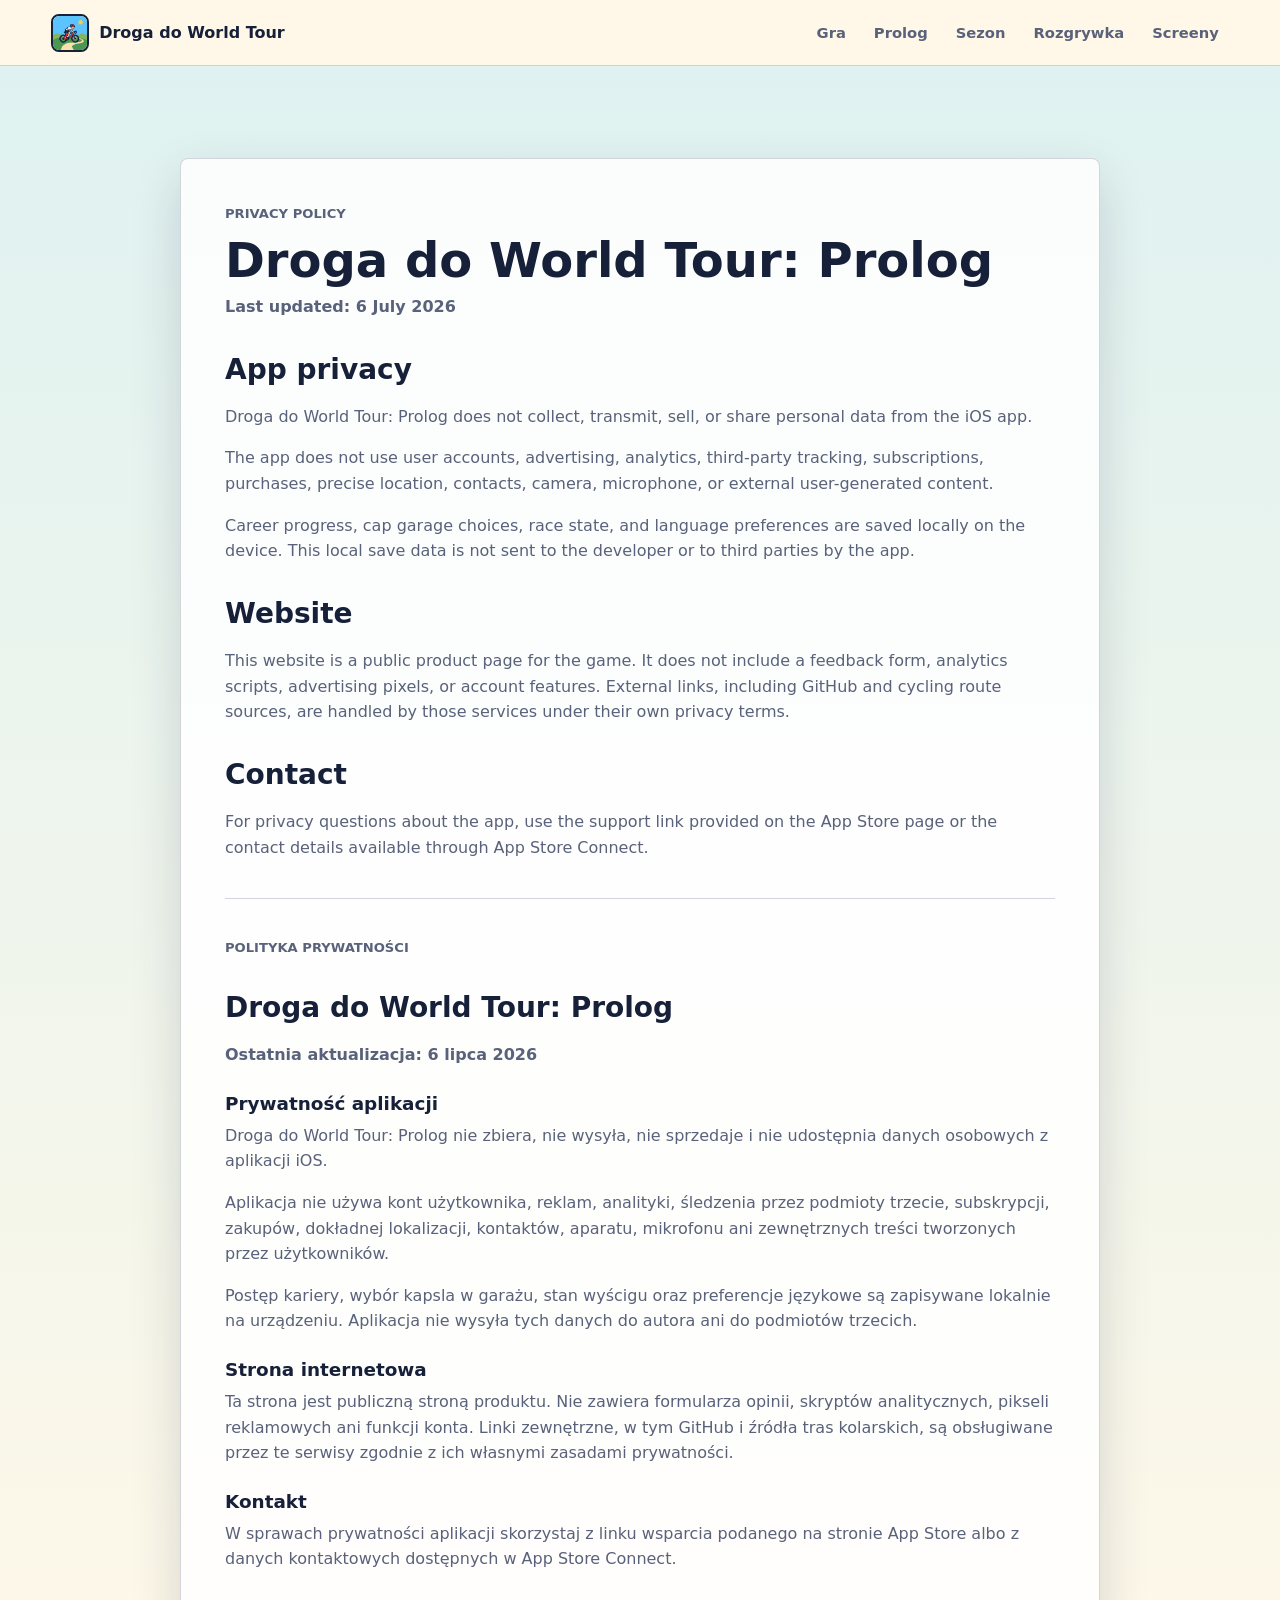
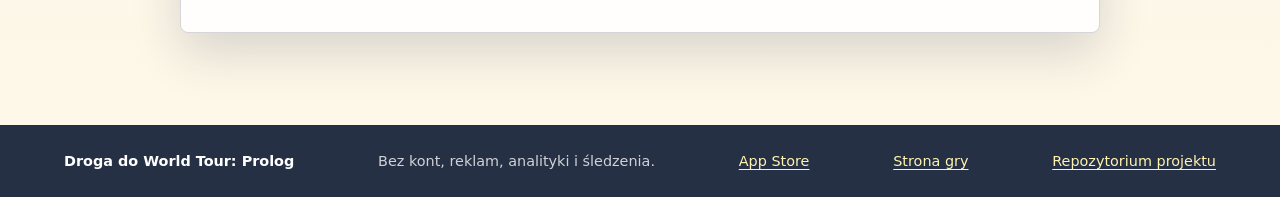
==== commit 8018ee77: "Add App Store website link" ====
--- a/privacy.html
+++ b/privacy.html
@@ -112,6 +112,7 @@
     <footer class="site-footer">
       <span>Droga do World Tour: Prolog</span>
       <span>Bez kont, reklam, analityki i śledzenia.</span>
+      <a href="https://apps.apple.com/app/roadtouci/id6787514298" target="_blank" rel="noopener noreferrer">App Store</a>
       <a href="index.html#top">Strona gry</a>
       <a href="https://github.com/lpociask/RoadToUCI">Repozytorium projektu</a>
     </footer>
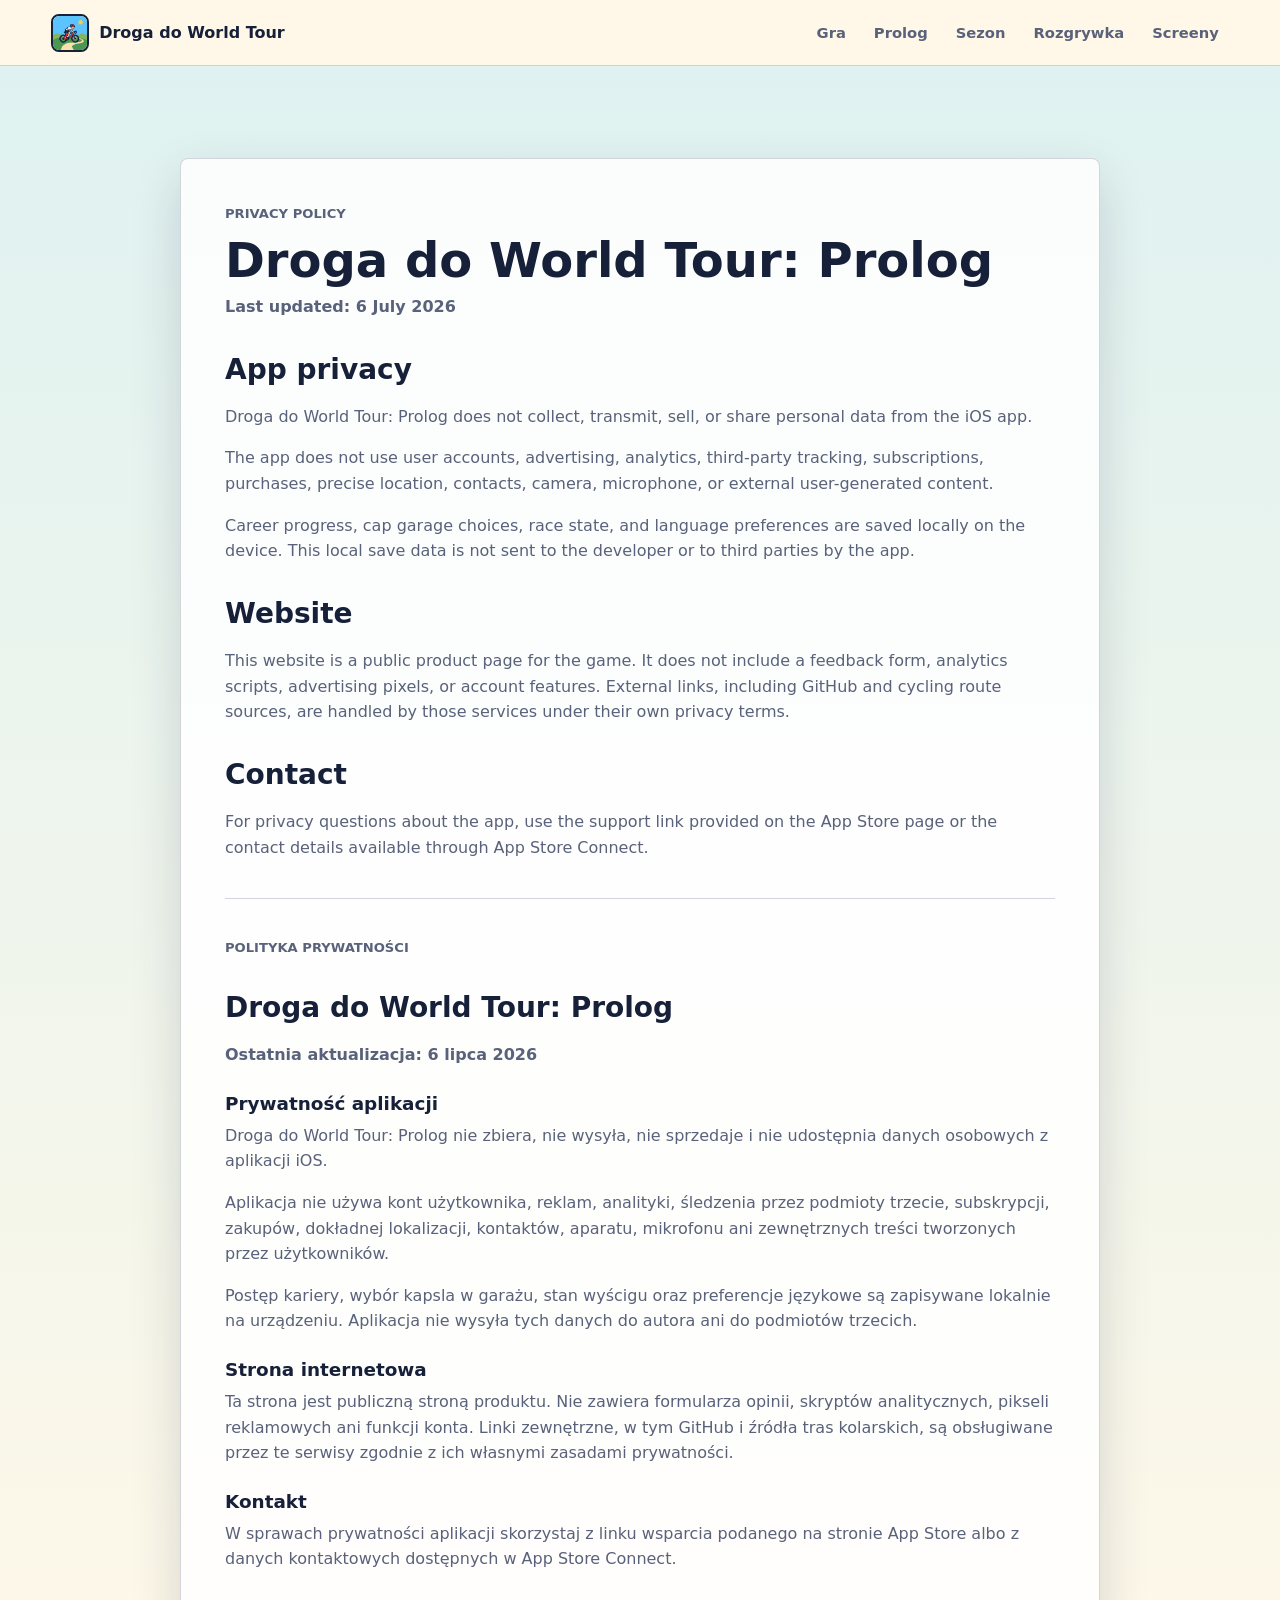
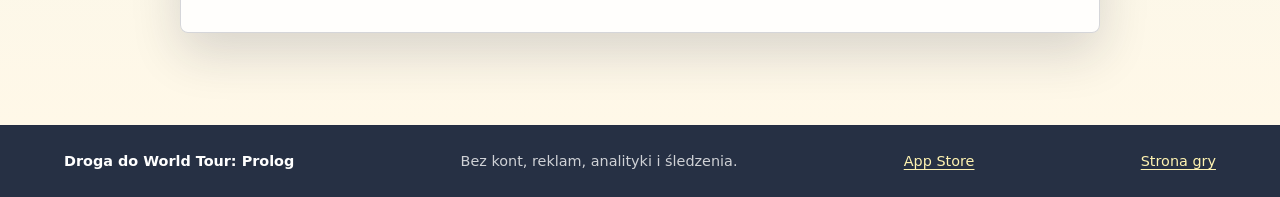
==== commit 80b984fc: "Consolidate app presentation on lpociask.dev and preserve support URLs" ====
--- a/privacy.html
+++ b/privacy.html
@@ -19,16 +19,16 @@
   </head>
   <body>
     <header class="site-header" aria-label="Main navigation">
-      <a class="brand" href="index.html#top" aria-label="Droga do World Tour: Prolog">
+      <a class="brand" href="https://lpociask.dev/apps/world-tour/" aria-label="Droga do World Tour: Prolog">
         <img src="assets/roadtouci-icon.png" alt="">
         <span>Droga do World Tour</span>
       </a>
       <nav>
-        <a href="index.html#gra">Gra</a>
-        <a href="index.html#prolog">Prolog</a>
-        <a href="index.html#sezon">Sezon</a>
-        <a href="index.html#rozgrywka">Rozgrywka</a>
-        <a href="index.html#screeny">Screeny</a>
+        <a href="https://lpociask.dev/apps/world-tour/">Gra</a>
+        <a href="https://lpociask.dev/apps/world-tour/#overview">Prolog</a>
+        <a href="https://lpociask.dev/apps/world-tour/#stories">Sezon</a>
+        <a href="https://lpociask.dev/apps/world-tour/#how">Rozgrywka</a>
+        <a href="https://lpociask.dev/apps/world-tour/#screens">Screeny</a>
       </nav>
     </header>
 
@@ -113,8 +113,7 @@
       <span>Droga do World Tour: Prolog</span>
       <span>Bez kont, reklam, analityki i śledzenia.</span>
       <a href="https://apps.apple.com/app/roadtouci/id6787514298" target="_blank" rel="noopener noreferrer">App Store</a>
-      <a href="index.html#top">Strona gry</a>
-      <a href="https://github.com/lpociask/RoadToUCI">Repozytorium projektu</a>
+      <a href="https://lpociask.dev/apps/world-tour/">Strona gry</a>
     </footer>
   </body>
 </html>
